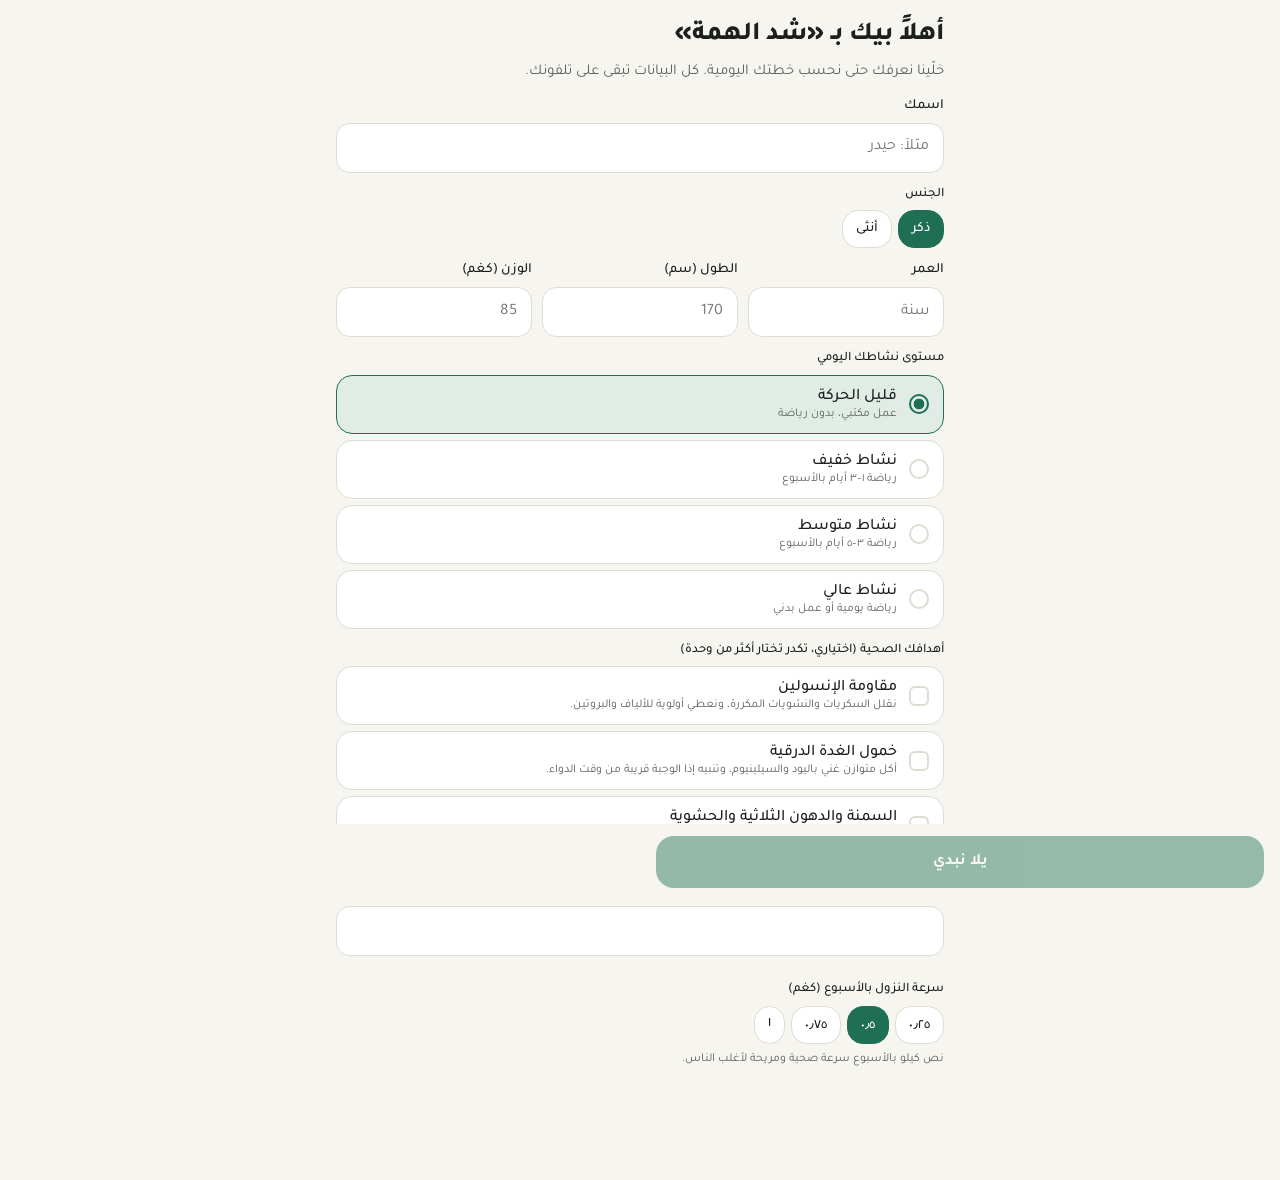
==== web/index.html @ 4d30baf0 "Add iPhone web app (PWA) in web/, published via GitHub Pages Co-Authored-By: Claude Opus 5.5 <norepl" ====
<!doctype html>
<html lang="ar" dir="rtl">
<head>
<meta charset="utf-8">
<meta name="viewport" content="width=device-width, initial-scale=1, viewport-fit=cover">
<title>شد الهمة</title>
<meta name="description" content="حساب السعرات بالتصوير، مجاني">
<meta name="theme-color" content="#1F6F54">
<meta name="apple-mobile-web-app-capable" content="yes">
<meta name="mobile-web-app-capable" content="yes">
<meta name="apple-mobile-web-app-status-bar-style" content="default">
<meta name="apple-mobile-web-app-title" content="شد الهمة">
<meta name="format-detection" content="telephone=no">
<link rel="manifest" href="manifest.webmanifest">
<link rel="apple-touch-icon" href="icons/apple-touch-icon.png">
<link rel="icon" type="image/png" sizes="32x32" href="icons/favicon-32.png">
<link rel="stylesheet" href="css/app.css?v=1">
</head>
<body>
<div id="app"><div class="screen center muted" style="padding-top:40vh">شد الهمة…</div></div>
<noscript>هذا التطبيق يحتاج JavaScript.</noscript>
<script type="module" src="js/app.js?v=1"></script>
</body>
</html>
---- web/css/app.css ----
@font-face { font-family: Tajawal; src: url(../fonts/tajawal_regular.ttf); font-weight: 400; font-display: swap; }
@font-face { font-family: Tajawal; src: url(../fonts/tajawal_medium.ttf); font-weight: 500; font-display: swap; }
@font-face { font-family: Tajawal; src: url(../fonts/tajawal_bold.ttf); font-weight: 700; font-display: swap; }
@font-face { font-family: Tajawal; src: url(../fonts/tajawal_extrabold.ttf); font-weight: 800; font-display: swap; }

:root {
  --green: #1F6F54; --green-dark: #164F3C; --green-soft: #E1ECE6;
  --ink: #1B1F1D; --hero: #1B1F1D; --muted: #5B625E; --on-dark-muted: #C9CFCB;
  --ground: #F6F5F0; --card: #FFFFFF; --line: #ECEAE2; --border: #DEDCD3;
  --orange: #C2611F; --orange-text: #7A3E0F; --orange-soft: #FBEBD9;
  --red: #B3392E; --red-text: #8E2A22; --red-soft: #F9E3E1;
  --good-border: #B9D6C7; --warn-border: #EBC9A3; --bad-border: #E8B4AE;
  --info-bg: #E6EBF5; --info-text: #1F3766; --skeleton: #E7E5DD;
  --star: #E0A030;
  --safe-top: env(safe-area-inset-top, 0px);
  --safe-bottom: env(safe-area-inset-bottom, 0px);
  color-scheme: light;
}
@media (prefers-color-scheme: dark) {
  :root:not([data-theme="light"]) {
    --green: #2F8F6C; --green-dark: #A8E3C8; --green-soft: #1E3A30;
    --ink: #ECEFED; --hero: #26302B; --muted: #A3ABA6;
    --ground: #121514; --card: #1C211F; --line: #2C3330; --border: #3A423E;
    --orange: #E08A4F; --orange-text: #F2C29A; --orange-soft: #3A2A1C;
    --red: #E0675C; --red-text: #F2B1AA; --red-soft: #3B2220;
    --good-border: #2F5A49; --warn-border: #5A4128; --bad-border: #5C3330;
    --info-bg: #1E2638; --info-text: #C9D6F2; --skeleton: #2A312E;
    color-scheme: dark;
  }
}
:root[data-theme="dark"] {
  --green: #2F8F6C; --green-dark: #A8E3C8; --green-soft: #1E3A30;
  --ink: #ECEFED; --hero: #26302B; --muted: #A3ABA6;
  --ground: #121514; --card: #1C211F; --line: #2C3330; --border: #3A423E;
  --orange: #E08A4F; --orange-text: #F2C29A; --orange-soft: #3A2A1C;
  --red: #E0675C; --red-text: #F2B1AA; --red-soft: #3B2220;
  --good-border: #2F5A49; --warn-border: #5A4128; --bad-border: #5C3330;
  --info-bg: #1E2638; --info-text: #C9D6F2; --skeleton: #2A312E;
  color-scheme: dark;
}

* { box-sizing: border-box; -webkit-tap-highlight-color: transparent; }
html, body { margin: 0; padding: 0; }
body {
  font-family: Tajawal, -apple-system, system-ui, sans-serif;
  background: var(--ground); color: var(--ink);
  font-size: 15px; line-height: 1.5;
  -webkit-text-size-adjust: 100%;
  overscroll-behavior-y: none;
}
button, input, textarea, select { font-family: inherit; font-size: 16px; color: inherit; }
button { cursor: pointer; }
a { color: var(--green); }

#app { min-height: 100dvh; display: flex; flex-direction: column; }
.screen { flex: 1; padding: calc(var(--safe-top) + 16px) 16px calc(var(--safe-bottom) + 96px); max-width: 640px; width: 100%; margin: 0 auto; }
.screen.no-tabs { padding-bottom: calc(var(--safe-bottom) + 100px); }
.stack { display: flex; flex-direction: column; gap: 12px; }
.stack-s { display: flex; flex-direction: column; gap: 6px; }
.row { display: flex; align-items: center; gap: 10px; }
.row.top { align-items: flex-start; }
.grow { flex: 1; min-width: 0; }
.wrap { flex-wrap: wrap; }
.center { text-align: center; }
.muted { color: var(--muted); }
.small { font-size: 13px; }
.xs { font-size: 12px; }
.bold { font-weight: 700; }
.semi { font-weight: 500; }
.ellipsis { white-space: nowrap; overflow: hidden; text-overflow: ellipsis; }
h1 { font-size: 26px; font-weight: 800; margin: 0; }
h2 { font-size: 19px; font-weight: 700; margin: 0; }
h3 { font-size: 16px; font-weight: 700; margin: 0; }
p { margin: 0; }

.card { background: var(--card); border: 1px solid var(--line); border-radius: 18px; padding: 16px; }
.card.tight { padding: 12px 14px; }
.hero { background: var(--hero); color: #fff; border-radius: 22px; padding: 18px; }
.hero .muted { color: var(--on-dark-muted); }
.soft { background: var(--green-soft); color: var(--green-dark); border-radius: 16px; padding: 14px; }
.warn { background: var(--orange-soft); color: var(--orange-text); border-radius: 14px; padding: 12px 14px; }
.error { background: var(--red-soft); color: var(--red-text); border-radius: 14px; padding: 12px 14px; }
.info { background: var(--info-bg); color: var(--info-text); border-radius: 14px; padding: 12px 14px; }

.btn {
  display: inline-flex; align-items: center; justify-content: center; gap: 8px;
  min-height: 52px; padding: 0 18px; border-radius: 18px; border: 0;
  background: var(--green); color: #fff; font-weight: 700; font-size: 16px; width: 100%;
}
.btn:disabled { opacity: .45; }
.btn.outline { background: transparent; color: var(--green); border: 1.5px solid var(--border); font-weight: 500; min-height: 48px; }
.btn.ghost { background: transparent; color: var(--muted); min-height: 40px; width: auto; font-weight: 500; }
.btn.small { min-height: 40px; font-size: 14px; border-radius: 14px; padding: 0 12px; }
.btn.danger { color: var(--red); }
.btn svg { width: 20px; height: 20px; flex: none; }
.icon-btn {
  width: 44px; height: 44px; border-radius: 50%; border: 0; background: var(--card);
  display: inline-flex; align-items: center; justify-content: center; color: var(--ink); flex: none;
}
.icon-btn.plain { background: transparent; color: var(--muted); width: 40px; height: 40px; }
.icon-btn.green { background: var(--green); color: #fff; }
.icon-btn svg { width: 22px; height: 22px; }

.field { display: flex; flex-direction: column; gap: 6px; }
.field label { font-size: 14px; font-weight: 500; }
.input, textarea.input, select.input {
  width: 100%; min-height: 50px; border-radius: 14px; border: 1.5px solid var(--border);
  background: var(--card); padding: 10px 14px; outline: none;
}
textarea.input { min-height: 110px; resize: vertical; line-height: 1.6; }
.input:focus { border-color: var(--green); }
.hint { font-size: 12px; color: var(--muted); }

.chips { display: flex; gap: 6px; flex-wrap: wrap; }
.chip {
  border: 1.5px solid var(--border); background: var(--card); color: var(--ink);
  border-radius: 16px; padding: 8px 13px; font-size: 14px; font-weight: 500; min-height: 38px;
}
.chip.on { background: var(--green); border-color: var(--green); color: #fff; }
.choice {
  display: flex; align-items: center; gap: 12px; text-align: start; width: 100%;
  border: 1.5px solid var(--border); background: var(--card); border-radius: 16px; padding: 12px 14px;
}
.choice.on { border-color: var(--green); background: var(--green-soft); }
.choice .dot { width: 20px; height: 20px; border-radius: 50%; border: 2px solid var(--border); flex: none; }
.choice.on .dot { border-color: var(--green); background: radial-gradient(var(--green) 45%, transparent 50%); }
.choice.check .dot { border-radius: 6px; }
.choice.check.on .dot { background: var(--green); box-shadow: inset 0 0 0 3px var(--green-soft); }

.badge { display: inline-block; border-radius: 10px; padding: 3px 9px; font-size: 12px; font-weight: 700; white-space: nowrap; }
.badge.GOOD { background: var(--green-soft); color: var(--green-dark); }
.badge.OK_WITH_CHANGES { background: var(--orange-soft); color: var(--orange-text); }
.badge.NOT_SUITABLE { background: var(--red-soft); color: var(--red-text); }

.meal { display: flex; align-items: center; gap: 12px; }
.thumb { width: 56px; height: 56px; border-radius: 14px; background: var(--orange-soft); flex: none; object-fit: cover; display: flex; align-items: center; justify-content: center; color: var(--orange); }
.thumb svg { width: 26px; height: 26px; }
.kcal { font-weight: 700; font-size: 16px; }

.ring-wrap { position: relative; width: 150px; height: 150px; flex: none; }
.ring-wrap svg { width: 150px; height: 150px; transform: rotate(-90deg); }
.ring-label { position: absolute; inset: 0; display: flex; flex-direction: column; align-items: center; justify-content: center; }
.bar { height: 8px; background: rgba(255,255,255,.15); border-radius: 6px; overflow: hidden; }
.card .bar { background: var(--line); }
.bar > i { display: block; height: 100%; background: var(--green); border-radius: 6px; }

.tabs {
  position: fixed; bottom: 0; left: 0; right: 0; z-index: 20;
  background: var(--card); border-top: 1px solid var(--line);
  display: flex; justify-content: space-around; padding: 8px 6px calc(var(--safe-bottom) + 8px);
}
.tab { background: none; border: 0; display: flex; flex-direction: column; align-items: center; gap: 2px; color: var(--muted); font-size: 12px; padding: 0 10px; min-width: 64px; }
.tab .pill { width: 60px; height: 32px; border-radius: 16px; display: flex; align-items: center; justify-content: center; }
.tab svg { width: 22px; height: 22px; }
.tab.on { color: var(--green); font-weight: 700; }
.tab.on .pill { background: var(--green-soft); }

.bottom-bar {
  position: fixed; bottom: 0; left: 0; right: 0; z-index: 20;
  background: var(--ground); padding: 12px 16px calc(var(--safe-bottom) + 12px);
}
.bottom-bar > * { max-width: 608px; margin: 0 auto; }

.header { display: flex; align-items: center; gap: 12px; }
.header .grow h1, .header .grow h2 { line-height: 1.25; }

.cal { display: grid; grid-template-columns: repeat(7, 1fr); gap: 6px 0; text-align: center; }
.cal .dow { font-size: 12px; color: var(--muted); padding-bottom: 4px; }
.cal .day { width: 38px; height: 38px; margin: 0 auto; border-radius: 50%; display: flex; align-items: center; justify-content: center; font-size: 14px; font-weight: 500; border: 2px solid transparent; background: none; padding: 0; color: var(--ink); }
.cal .day.out { color: var(--muted); opacity: .5; }
.cal .day.sel { border-color: var(--ink); }
.cal .day.today { border-color: var(--green); }
.legend { display: flex; gap: 12px; flex-wrap: wrap; font-size: 12px; color: var(--muted); }
.legend i { display: inline-block; width: 10px; height: 10px; border-radius: 50%; margin-inline-end: 4px; vertical-align: middle; }

.skeleton { background: var(--skeleton); border-radius: 12px; animation: pulse 1.3s ease-in-out infinite; }
@keyframes pulse { 50% { opacity: .5; } }
.spinner { width: 22px; height: 22px; border-radius: 50%; border: 3px solid var(--green-soft); border-top-color: var(--green); animation: spin .8s linear infinite; }
@keyframes spin { to { transform: rotate(360deg); } }

.toast {
  position: fixed; left: 16px; right: 16px; bottom: calc(var(--safe-bottom) + 92px); z-index: 50;
  max-width: 560px; margin: 0 auto; background: var(--hero); color: #fff; padding: 12px 16px; border-radius: 14px;
  font-weight: 500; box-shadow: 0 8px 24px rgba(0,0,0,.2); text-align: center;
}
.modal-bg { position: fixed; inset: 0; background: rgba(0,0,0,.45); z-index: 40; display: flex; align-items: flex-end; justify-content: center; }
.modal { background: var(--ground); width: 100%; max-width: 640px; max-height: 88dvh; overflow: auto; border-radius: 22px 22px 0 0; padding: 18px 16px calc(var(--safe-bottom) + 18px); }
.preview-img { width: 100%; max-height: 260px; object-fit: cover; border-radius: 18px; display: block; }
.item-row { display: flex; align-items: center; gap: 8px; }
.stepper { display: inline-flex; align-items: center; gap: 2px; }
.stepper button { width: 32px; height: 32px; border-radius: 50%; border: 1.5px solid var(--border); background: var(--card); font-size: 18px; line-height: 1; display: inline-flex; align-items: center; justify-content: center; padding: 0; }
.num { font-variant-numeric: tabular-nums; }
.step-num { width: 26px; height: 26px; border-radius: 50%; background: var(--green-soft); color: var(--green-dark); font-weight: 700; font-size: 13px; display: flex; align-items: center; justify-content: center; flex: none; }
.link-chip { display: flex; align-items: center; gap: 8px; justify-content: center; padding: 12px; border-radius: 16px; background: var(--card); border: 1px solid var(--line); font-weight: 500; color: var(--ink); }
.link-chip svg { width: 20px; height: 20px; color: var(--green); }
.check-row { display: flex; align-items: center; gap: 10px; }
.check-row input[type=checkbox] { width: 22px; height: 22px; accent-color: var(--green); }
.done { text-decoration: line-through; color: var(--muted); }
.rate { display: flex; align-items: center; gap: 2px; font-size: 12px; color: var(--muted); }
.rate button { background: none; border: 0; width: 34px; height: 34px; border-radius: 50%; color: var(--muted); display: inline-flex; align-items: center; justify-content: center; }
.rate button svg { width: 18px; height: 18px; }
.rate button.up { color: var(--green); }
.rate button.down { color: var(--orange); }
hr.sep { border: 0; border-top: 1px solid var(--line); margin: 6px 0; }
.chart svg { width: 100%; height: 180px; display: block; }
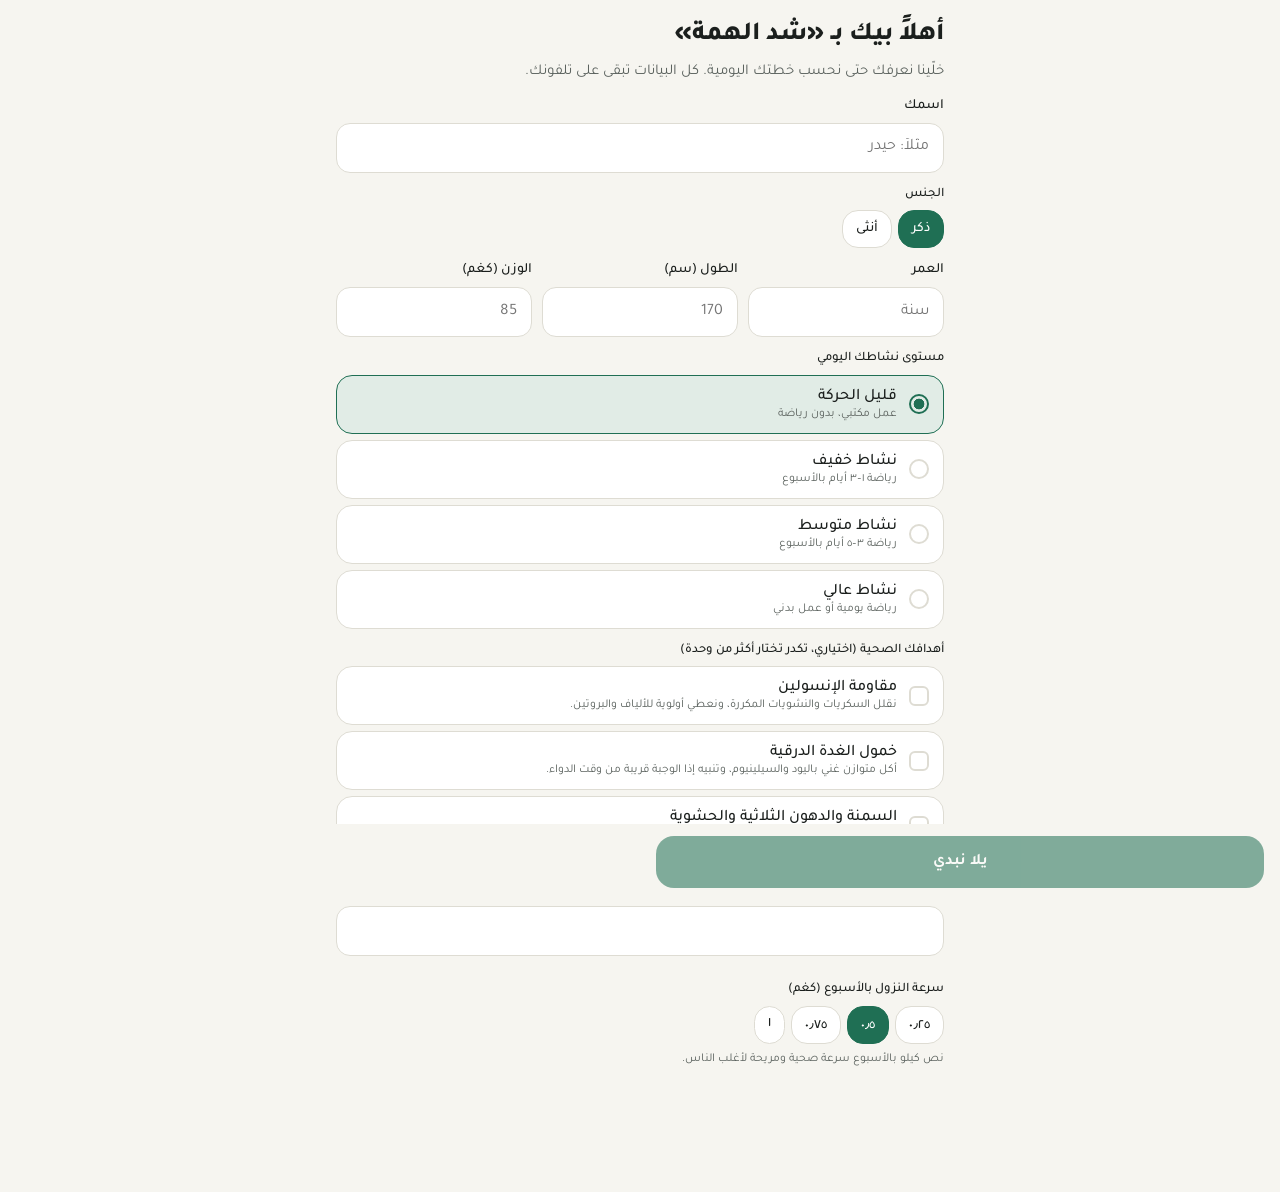
==== commit d1304735: "Web: onboarding button always tappable, explains which field is missing Co-Authored-By: Claude Opus " ====
--- a/web/index.html
+++ b/web/index.html
@@ -14,11 +14,11 @@
 <link rel="manifest" href="manifest.webmanifest">
 <link rel="apple-touch-icon" href="icons/apple-touch-icon.png">
 <link rel="icon" type="image/png" sizes="32x32" href="icons/favicon-32.png">
-<link rel="stylesheet" href="css/app.css?v=1">
+<link rel="stylesheet" href="css/app.css?v=2">
 </head>
 <body>
 <div id="app"><div class="screen center muted" style="padding-top:40vh">شد الهمة…</div></div>
 <noscript>هذا التطبيق يحتاج JavaScript.</noscript>
-<script type="module" src="js/app.js?v=1"></script>
+<script type="module" src="js/app.js?v=2"></script>
 </body>
 </html>
